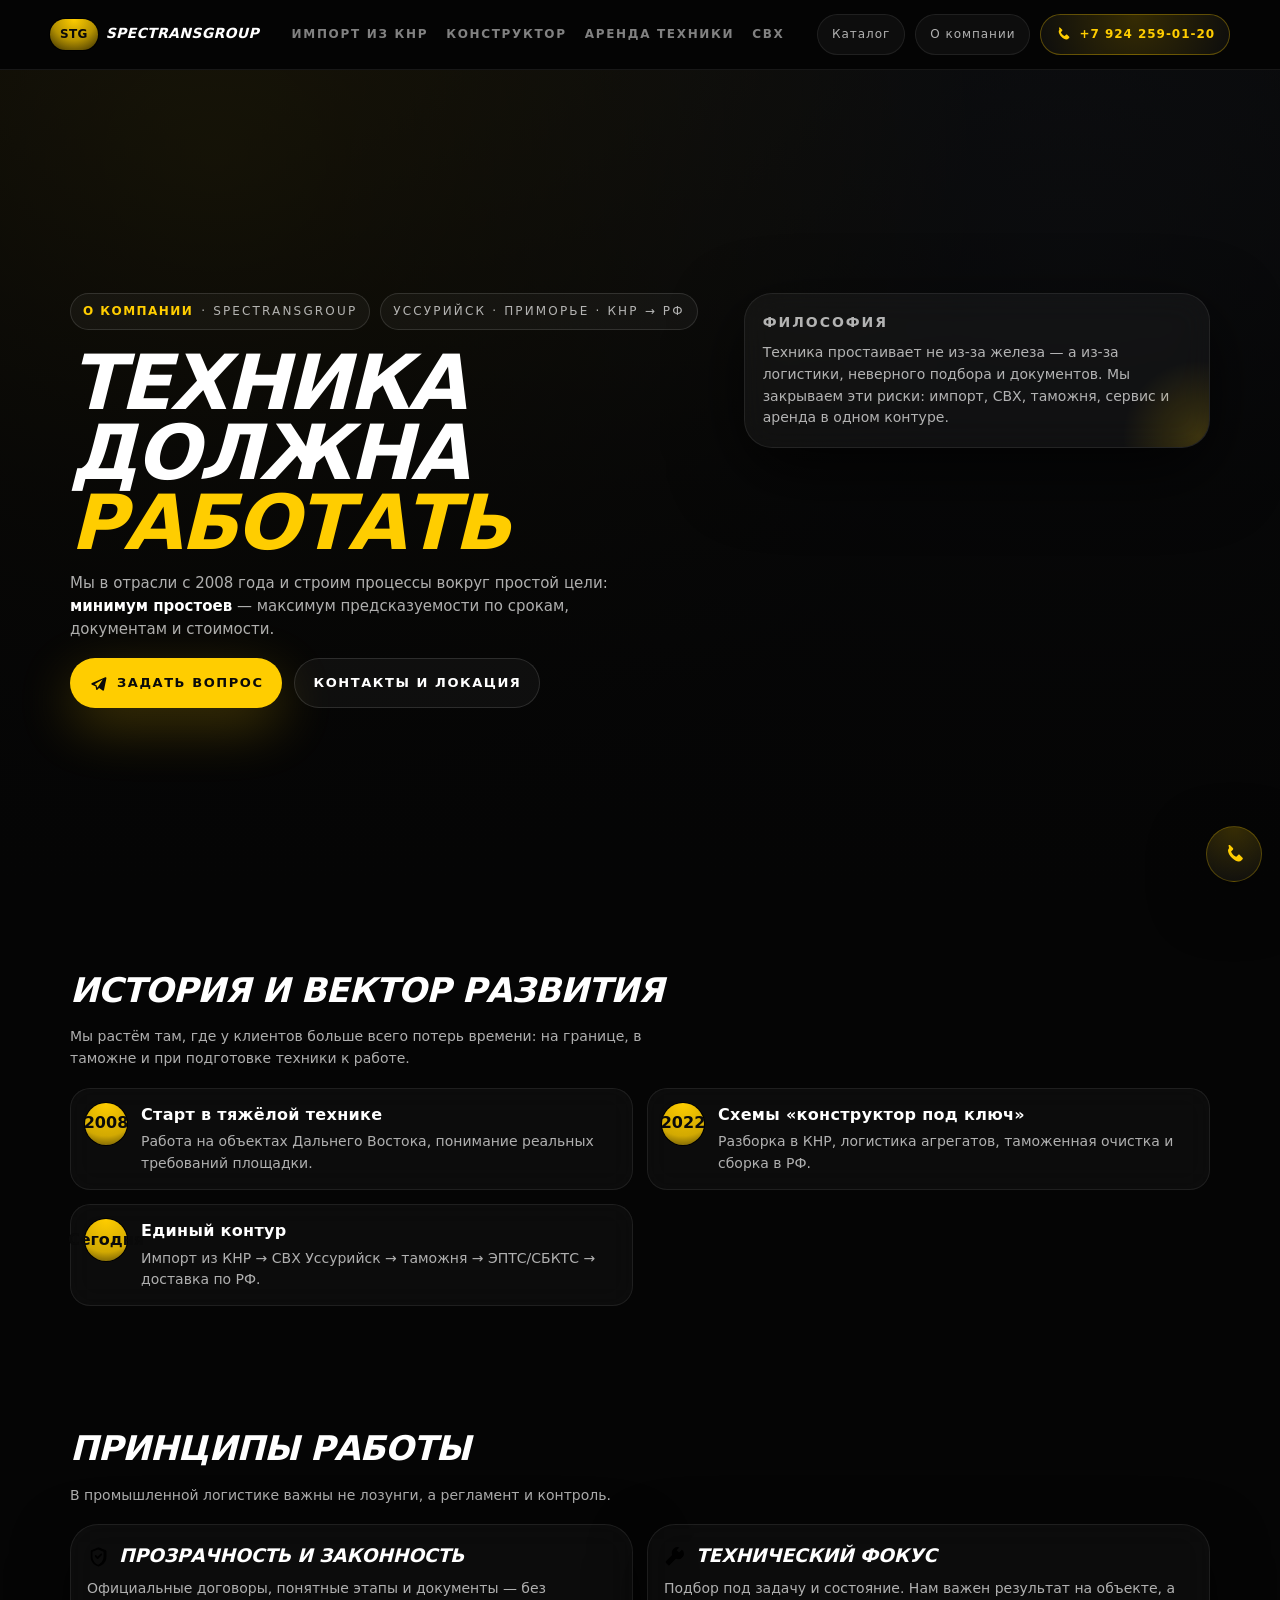
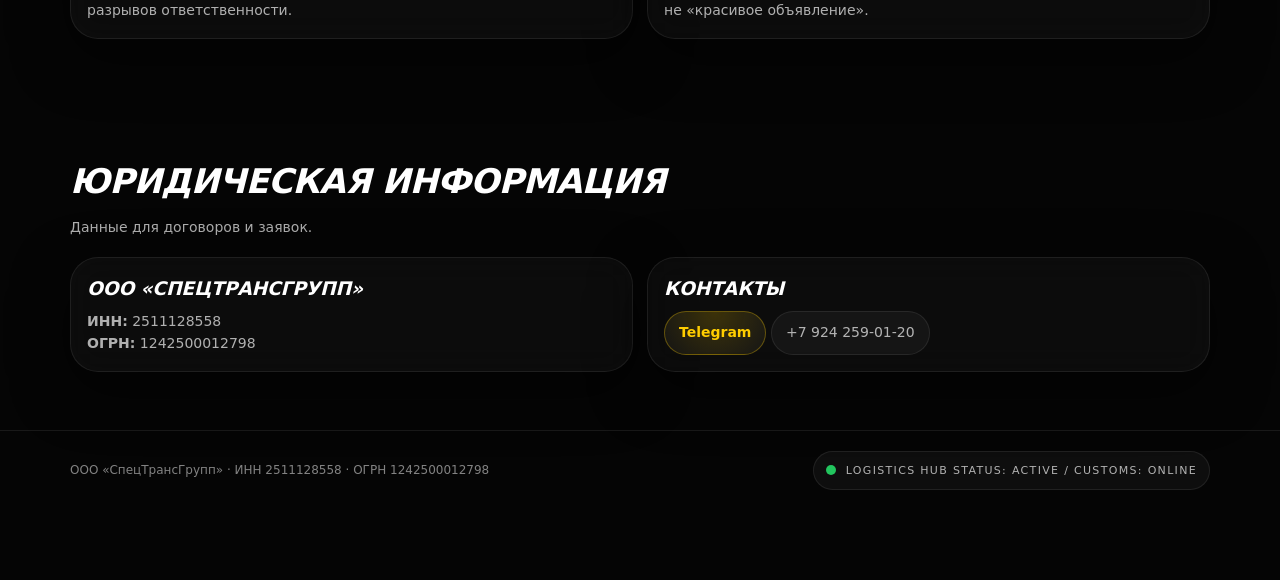
==== about.html @ 37aba2a6 "3-page industrial site: hub + fleet + about - Shared premium styles (Industrial Apple x Heavy Duty)," ====
<!DOCTYPE html>
<html lang="ru">
<head>
  <meta charset="UTF-8" />
  <meta name="viewport" content="width=device-width,initial-scale=1" />
  <title>О компании — ООО «СпецТрансГрупп» (Уссурийск)</title>
  <meta name="description" content="ООО «СпецТрансГрупп»: работаем в спецтехнике и логистике с 2008 года. Принцип: техника должна работать, а не стоять. ИНН 2511128558, ОГРН 1242500012798." />
  <meta name="theme-color" content="#050505" />
  <meta name="format-detection" content="telephone=no" />

  <meta property="og:type" content="website" />
  <meta property="og:locale" content="ru_RU" />
  <meta property="og:title" content="О компании — СпецТрансГрупп" />
  <meta property="og:description" content="С 2008 года в логистике и спецтехнике. Техника должна работать, а не стоять." />

  <link rel="stylesheet" href="css/style.css" />
</head>
<body>
  <a class="skip" href="#content">Перейти к содержанию</a>

  <header class="header" id="top">
    <div class="container header__row">
      <a class="logo" href="index.html" aria-label="SPECTRANSGROUP — главная">
        <span class="logo__mark">STG</span>
        <span class="logo__text">SPECTRANSGROUP</span>
      </a>

      <nav class="nav" aria-label="Навигация по разделам (на главной)">
        <a href="index.html#algorithm">Импорт из КНР</a>
        <a href="index.html#constructor">Конструктор</a>
        <a href="index.html#services">Аренда техники</a>
        <a href="index.html#customs">СВХ</a>
      </nav>

      <div class="nav__secondary" aria-label="Навигация по страницам">
        <a class="chip" href="fleet.html">Каталог</a>
        <a class="chip" href="about.html" aria-current="page">О компании</a>
        <a class="chip chip--accent" href="tel:+79242590120" aria-label="Позвонить: +7 924 259-01-20">
          <svg aria-hidden="true" focusable="false"><use href="#i-phone"></use></svg>
          +7 924 259-01-20
        </a>
      </div>
    </div>
  </header>

  <main id="content">
    <section class="hero" aria-labelledby="hero-title">
      <div class="hero__bg" aria-hidden="true"></div>
      <div class="container hero__grid">
        <div data-reveal>
          <div class="kicker">
            <div class="kicker__pill"><strong>О компании</strong> · SpecTransGroup</div>
            <div class="kicker__pill">Уссурийск · Приморье · КНР → РФ</div>
          </div>
          <h1 class="h1" id="hero-title">ТЕХНИКА ДОЛЖНА <span class="accent">РАБОТАТЬ</span></h1>
          <p class="lead">
            Мы в отрасли с 2008 года и строим процессы вокруг простой цели:
            <strong>минимум простоев</strong> — максимум предсказуемости по срокам, документам и стоимости.
          </p>

          <div class="cta">
            <a class="btn btn--primary" href="https://t.me/+79242590120" target="_blank" rel="noopener noreferrer">
              <svg aria-hidden="true" focusable="false"><use href="#i-telegram"></use></svg>
              Задать вопрос
            </a>
            <a class="btn btn--glass" href="index.html#contacts">
              Контакты и локация
            </a>
          </div>
        </div>

        <aside class="hero__glass" aria-label="Ключевая идея" data-reveal>
          <h2>Философия</h2>
          <p>
            Техника простаивает не из-за железа — а из-за логистики, неверного подбора и документов.
            Мы закрываем эти риски: импорт, СВХ, таможня, сервис и аренда в одном контуре.
          </p>
        </aside>
      </div>
    </section>

    <section class="section" aria-labelledby="story-title">
      <div class="container">
        <header class="section__head" data-reveal>
          <h2 class="h2" id="story-title">История и вектор развития</h2>
          <p class="sub">Мы растём там, где у клиентов больше всего потерь времени: на границе, в таможне и при подготовке техники к работе.</p>
        </header>

        <div class="timeline" data-reveal aria-label="Ключевые этапы">
          <div class="step">
            <div class="step__n">2008</div>
            <div>
              <div class="step__t">Старт в тяжёлой технике</div>
              <div class="step__d">Работа на объектах Дальнего Востока, понимание реальных требований площадки.</div>
            </div>
          </div>
          <div class="step">
            <div class="step__n">2022</div>
            <div>
              <div class="step__t">Схемы «конструктор под ключ»</div>
              <div class="step__d">Разборка в КНР, логистика агрегатов, таможенная очистка и сборка в РФ.</div>
            </div>
          </div>
          <div class="step">
            <div class="step__n">Сегодня</div>
            <div>
              <div class="step__t">Единый контур</div>
              <div class="step__d">Импорт из КНР → СВХ Уссурийск → таможня → ЭПТС/СБКТС → доставка по РФ.</div>
            </div>
          </div>
        </div>
      </div>
    </section>

    <section class="section" aria-labelledby="principles-title">
      <div class="container">
        <header class="section__head" data-reveal>
          <h2 class="h2" id="principles-title">Принципы работы</h2>
          <p class="sub">В промышленной логистике важны не лозунги, а регламент и контроль.</p>
        </header>

        <div class="grid" data-reveal>
          <article class="card">
            <h3 class="card__title">
              <img class="icon" src="assets/icons/shield.svg" alt="" aria-hidden="true" />
              Прозрачность и законность
            </h3>
            <p>Официальные договоры, понятные этапы и документы — без разрывов ответственности.</p>
          </article>
          <article class="card">
            <h3 class="card__title">
              <img class="icon" src="assets/icons/wrench.svg" alt="" aria-hidden="true" />
              Технический фокус
            </h3>
            <p>Подбор под задачу и состояние. Нам важен результат на объекте, а не «красивое объявление».</p>
          </article>
        </div>
      </div>
    </section>

    <section class="section" aria-labelledby="legal-title">
      <div class="container">
        <header class="section__head" data-reveal>
          <h2 class="h2" id="legal-title">Юридическая информация</h2>
          <p class="sub">Данные для договоров и заявок.</p>
        </header>

        <div class="grid" data-reveal>
          <article class="card">
            <h3 class="card__title">ООО «СпецТрансГрупп»</h3>
            <p>
              <strong>ИНН:</strong> 2511128558<br />
              <strong>ОГРН:</strong> 1242500012798
            </p>
          </article>
          <article class="card">
            <h3 class="card__title">Контакты</h3>
            <p>
              <a class="chip chip--accent" href="https://t.me/+79242590120" target="_blank" rel="noopener noreferrer">Telegram</a>
              <a class="chip" href="tel:+79242590120">+7 924 259-01-20</a>
            </p>
          </article>
        </div>
      </div>
    </section>
  </main>

  <footer class="footer">
    <div class="container footer__row">
      <div>ООО «СпецТрансГрупп» · ИНН 2511128558 · ОГРН 1242500012798</div>
      <div class="status" aria-label="Статус хаба">
        <span class="pulse" aria-hidden="true"></span>
        Logistics Hub Status: Active / Customs: Online
      </div>
    </div>
  </footer>

  <div class="callback" aria-label="Callback">
    <div class="callback__panel" id="cb-panel" role="dialog" aria-label="Быстрая связь">
      <div class="callback__title">Связаться сейчас</div>
      <a class="callback__action" href="https://t.me/+79242590120" target="_blank" rel="noopener noreferrer">
        <span>Telegram</span>
        <span class="meta">@ +7 924 259‑01‑20</span>
      </a>
      <a class="callback__action" href="tel:+79242590120">
        <span>Звонок</span>
        <span class="meta">телефон</span>
      </a>
    </div>
    <button class="callback__toggle" type="button" aria-expanded="false" aria-controls="cb-panel" id="cb-toggle">
      <svg aria-hidden="true" focusable="false"><use href="#i-phone"></use></svg>
      <span class="skip">Открыть быстрые контакты</span>
    </button>
  </div>

  <svg width="0" height="0" style="position:absolute;left:-9999px" aria-hidden="true" focusable="false">
    <symbol id="i-phone" viewBox="0 0 24 24">
      <path fill="currentColor" d="M6 2.5c.5-.5 1.3-.5 1.8 0l3 3c.5.5.5 1.3 0 1.8L8.8 9.3c.3 1 1 2.3 2.2 3.5 1.2 1.2 2.5 1.9 3.5 2.2l2-2c.5-.5 1.3-.5 1.8 0l3 3c.5.5.5 1.3 0 1.8l-1.3 1.3c-.8.8-1.9 1.2-3 1.1-2.1-.2-4.8-1.5-7.4-4.1-2.6-2.6-3.9-5.3-4.1-7.4-.1-1.1.3-2.2 1.1-3L6 2.5Z"/>
    </symbol>
    <symbol id="i-telegram" viewBox="0 0 24 24">
      <path fill="currentColor" d="M21.7 4.3c.4-.2.9-.1 1.2.2.3.3.4.8.3 1.2l-3.2 15.6c-.2.8-1.1 1.2-1.8.7l-4.7-3.5-2.4 2.5c-.4.4-1.1.3-1.4-.1l-.1-.2-.9-4.3-4.9-2.2c-.5-.2-.7-.8-.6-1.3.1-.4.4-.7.8-.9L21.7 4.3ZM7.4 13.8l2.7 1.2.7 3.2 1.5-1.6 6-9.2-10.9 6.4Z"/>
    </symbol>
  </svg>

  <script>
    (function () {
      var nodes = document.querySelectorAll('[data-reveal]');
      if ('IntersectionObserver' in window) {
        var io = new IntersectionObserver(function (entries) {
          entries.forEach(function (e) {
            if (e.isIntersecting) {
              e.target.classList.add('is-in');
              io.unobserve(e.target);
            }
          });
        }, { threshold: 0.14 });
        nodes.forEach(function (n) { io.observe(n); });
      } else {
        nodes.forEach(function (n) { n.classList.add('is-in'); });
      }

      var ticking = false;
      function onScroll() {
        if (ticking) return;
        ticking = true;
        window.requestAnimationFrame(function () {
          document.documentElement.style.setProperty('--scrollY', String(window.scrollY || 0));
          ticking = false;
        });
      }
      window.addEventListener('scroll', onScroll, { passive: true });
      onScroll();

      var btn = document.getElementById('cb-toggle');
      var panel = document.getElementById('cb-panel');
      if (btn && panel) {
        btn.addEventListener('click', function () {
          var open = panel.classList.toggle('is-open');
          btn.setAttribute('aria-expanded', open ? 'true' : 'false');
        });
        document.addEventListener('click', function (e) {
          if (!panel.classList.contains('is-open')) return;
          if (panel.contains(e.target) || btn.contains(e.target)) return;
          panel.classList.remove('is-open');
          btn.setAttribute('aria-expanded', 'false');
        });
      }
    })();
  </script>
</body>
</html>
---- css/style.css ----
/* SpecTransGroup — shared premium styles (industrial apple x heavy duty) */

:root {
  --bg: #050505;
  --surface: rgba(12, 14, 18, 0.72);
  --surface-2: rgba(20, 22, 28, 0.78);
  --stroke: rgba(255, 255, 255, 0.08);
  --stroke-2: rgba(255, 255, 255, 0.12);
  --text: #ffffff;
  --muted: rgba(255, 255, 255, 0.68);
  --soft: rgba(255, 255, 255, 0.5);
  --accent: #ffcd00;
  --accent-soft: rgba(255, 205, 0, 0.16);
  --ok: #22c55e;
  --shadow: 0 24px 70px rgba(0, 0, 0, 0.72);
  --radius-xl: 28px;
  --radius-lg: 20px;
  --radius-md: 16px;
  --radius-pill: 999px;
  --max: 1180px;
  --scrollY: 0;
}

*,
*::before,
*::after {
  box-sizing: border-box;
}

html {
  scroll-behavior: smooth;
}

body {
  margin: 0;
  min-height: 100vh;
  background: var(--bg);
  color: var(--text);
  font-family: Inter, system-ui, -apple-system, BlinkMacSystemFont, "Segoe UI", Roboto, sans-serif;
  line-height: 1.55;
  -webkit-font-smoothing: antialiased;
  text-rendering: optimizeLegibility;
  overflow-x: hidden;
}

img {
  max-width: 100%;
  display: block;
}

a {
  color: inherit;
  text-decoration: none;
}

button,
input,
textarea {
  font: inherit;
}

.container {
  width: 100%;
  max-width: var(--max);
  margin: 0 auto;
  padding: 0 20px;
}

.skip {
  position: absolute;
  left: -9999px;
  top: auto;
  width: 1px;
  height: 1px;
  overflow: hidden;
}

.skip:focus {
  left: 16px;
  top: 16px;
  width: auto;
  height: auto;
  padding: 10px 12px;
  border-radius: var(--radius-pill);
  background: rgba(0, 0, 0, 0.92);
  border: 1px solid var(--stroke-2);
  z-index: 1000;
}

/* Header */
.header {
  position: sticky;
  top: 0;
  z-index: 80;
  background: rgba(5, 5, 5, 0.72);
  border-bottom: 1px solid var(--stroke);
  backdrop-filter: blur(16px);
  -webkit-backdrop-filter: blur(16px);
}

.header__row {
  display: flex;
  align-items: center;
  justify-content: space-between;
  gap: 14px;
  padding: 14px 0;
}

.logo {
  display: inline-flex;
  align-items: baseline;
  gap: 8px;
  font-weight: 900;
  font-style: italic;
  letter-spacing: 0.02em;
  text-transform: uppercase;
  white-space: nowrap;
}

.logo__mark {
  padding: 6px 10px;
  border-radius: var(--radius-pill);
  background: radial-gradient(circle at top, rgba(255, 205, 0, 1) 0, rgba(255, 205, 0, 0.7) 55%, rgba(255, 205, 0, 0.2) 100%);
  color: #0a0a0a;
  font-size: 12px;
  font-style: normal;
  box-shadow: 0 0 0 1px rgba(0, 0, 0, 1);
}

.logo__text {
  font-size: 14px;
}

.nav {
  display: none;
  align-items: center;
  gap: 18px;
  font-size: 12px;
  font-weight: 600;
  text-transform: uppercase;
  letter-spacing: 0.14em;
  color: var(--soft);
}

.nav a {
  position: relative;
  padding: 10px 0;
}

.nav a::after {
  content: "";
  position: absolute;
  left: 0;
  bottom: 5px;
  width: 0;
  height: 2px;
  background: linear-gradient(90deg, var(--accent), rgba(255, 205, 0, 0));
  transition: width 0.2s ease-out;
}

.nav a:hover,
.nav a:focus-visible {
  color: var(--text);
}

.nav a:hover::after,
.nav a:focus-visible::after {
  width: 100%;
}

.nav__secondary {
  display: inline-flex;
  align-items: center;
  gap: 10px;
  font-size: 12px;
  letter-spacing: 0.08em;
  color: var(--muted);
}

.chip {
  display: inline-flex;
  align-items: center;
  gap: 8px;
  padding: 10px 14px;
  border-radius: var(--radius-pill);
  border: 1px solid var(--stroke);
  background: rgba(255, 255, 255, 0.04);
  color: var(--muted);
}

.chip--accent {
  border-color: rgba(255, 205, 0, 0.32);
  background: radial-gradient(circle at top, rgba(255, 205, 0, 0.2), rgba(255, 255, 255, 0.04));
  color: var(--accent);
  font-weight: 700;
}

.chip svg {
  width: 16px;
  height: 16px;
}

.chip:focus-visible {
  outline: 2px solid var(--accent);
  outline-offset: 3px;
}

/* Hero */
.hero {
  position: relative;
  min-height: calc(100vh - 64px);
  display: grid;
  align-items: center;
  padding: 78px 0 52px;
  overflow: hidden;
}

.hero::before {
  content: "";
  position: absolute;
  inset: 0;
  background: linear-gradient(180deg, rgba(5, 5, 5, 0.55) 0, rgba(5, 5, 5, 0.85) 52%, rgba(5, 5, 5, 1) 100%);
  z-index: 1;
}

.hero__bg {
  position: absolute;
  inset: -16px;
  background-color: #0b0c0f;
  background-image:
    radial-gradient(circle at 20% 15%, rgba(255, 205, 0, 0.16), transparent 55%),
    radial-gradient(circle at 80% 25%, rgba(148, 163, 184, 0.12), transparent 55%),
    url(\"../assets/hero-industrial.svg\");
  background-size: cover;
  background-position: center;
  filter: saturate(0.9) contrast(1.05);
  transform: scale(1.08);
  animation: kenburns 18s ease-in-out infinite alternate;
  z-index: 0;
}

.hero__grid {
  position: relative;
  z-index: 2;
  display: grid;
  grid-template-columns: 1fr;
  gap: 22px;
}

.kicker {
  display: flex;
  flex-wrap: wrap;
  gap: 10px;
  align-items: center;
  margin-bottom: 18px;
  color: var(--muted);
  font-size: 12px;
  text-transform: uppercase;
  letter-spacing: 0.18em;
}

.kicker__pill {
  display: inline-flex;
  align-items: center;
  gap: 8px;
  padding: 8px 12px;
  border-radius: var(--radius-pill);
  border: 1px solid rgba(255, 255, 255, 0.12);
  background: rgba(255, 255, 255, 0.04);
}

.kicker__pill strong {
  color: var(--accent);
  font-weight: 700;
  letter-spacing: 0.12em;
}

.h1 {
  font-weight: 900;
  font-style: italic;
  text-transform: uppercase;
  letter-spacing: -0.03em;
  line-height: 0.92;
  font-size: clamp(38px, 7.2vw, 76px);
  margin: 0 0 14px;
}

.h1 .accent {
  color: var(--accent);
}

.lead {
  margin: 0;
  max-width: 62ch;
  color: var(--muted);
  font-size: 15px;
}

.lead strong {
  color: var(--text);
}

.cta {
  display: flex;
  flex-wrap: wrap;
  gap: 12px;
  margin-top: 16px;
}

.btn {
  display: inline-flex;
  align-items: center;
  justify-content: center;
  gap: 10px;
  padding: 14px 18px;
  border-radius: var(--radius-pill);
  border: 1px solid transparent;
  font-weight: 700;
  font-size: 13px;
  text-transform: uppercase;
  letter-spacing: 0.12em;
  cursor: pointer;
  transition: transform 0.16s ease-out, box-shadow 0.16s ease-out, background 0.16s ease-out, border-color 0.16s ease-out;
  user-select: none;
}

.btn svg {
  width: 18px;
  height: 18px;
}

.btn--primary {
  background: var(--accent);
  color: #0a0a0a;
  box-shadow: 0 18px 55px rgba(255, 205, 0, 0.24);
}

.btn--primary:hover {
  transform: translateY(-1px);
  box-shadow: 0 24px 70px rgba(255, 205, 0, 0.28);
}

.btn--glass {
  background: rgba(255, 255, 255, 0.04);
  border-color: var(--stroke-2);
  color: var(--text);
}

.btn--glass:hover {
  transform: translateY(-1px);
  border-color: rgba(255, 255, 255, 0.18);
  box-shadow: 0 18px 50px rgba(0, 0, 0, 0.6);
}

.btn:focus-visible {
  outline: 2px solid var(--accent);
  outline-offset: 3px;
}

.hero__stats {
  display: grid;
  grid-template-columns: repeat(2, minmax(0, 1fr));
  gap: 10px;
  margin-top: 18px;
}

.stat {
  padding: 12px 12px;
  border-radius: var(--radius-md);
  border: 1px solid var(--stroke);
  background: rgba(0, 0, 0, 0.35);
  backdrop-filter: blur(14px);
  -webkit-backdrop-filter: blur(14px);
}

.stat__k {
  font-size: 11px;
  letter-spacing: 0.18em;
  text-transform: uppercase;
  color: var(--soft);
  margin-bottom: 4px;
}

.stat__v {
  font-weight: 800;
  letter-spacing: 0.02em;
}

.hero__glass {
  padding: 18px 18px;
  border-radius: var(--radius-xl);
  border: 1px solid var(--stroke);
  background: rgba(255, 255, 255, 0.04);
  backdrop-filter: blur(16px);
  -webkit-backdrop-filter: blur(16px);
  box-shadow: var(--shadow);
  position: relative;
  overflow: hidden;
  transform: translateY(calc(var(--scrollY) * -0.02px));
}

.hero__glass::after {
  content: "";
  position: absolute;
  inset: auto -80px -80px auto;
  width: 180px;
  height: 180px;
  background: radial-gradient(circle, rgba(255, 205, 0, 0.18), transparent 60%);
  pointer-events: none;
}

.hero__glass h2 {
  margin: 0 0 8px;
  font-size: 14px;
  text-transform: uppercase;
  letter-spacing: 0.14em;
  color: var(--muted);
}

.hero__glass p {
  margin: 0;
  color: var(--muted);
  font-size: 14px;
}

/* Sections */
.section {
  padding: 58px 0;
}

.section__head {
  margin-bottom: 18px;
}

.h2 {
  margin: 0 0 10px;
  font-weight: 900;
  font-style: italic;
  text-transform: uppercase;
  letter-spacing: -0.02em;
  font-size: clamp(22px, 4.2vw, 34px);
}

.sub {
  margin: 0;
  max-width: 70ch;
  color: var(--muted);
  font-size: 14px;
}

/* Timeline */
.timeline {
  margin-top: 18px;
  display: grid;
  gap: 12px;
}

.step {
  display: grid;
  grid-template-columns: 42px 1fr;
  gap: 14px;
  padding: 14px 14px;
  border-radius: var(--radius-lg);
  border: 1px solid var(--stroke);
  background: rgba(255, 255, 255, 0.03);
  backdrop-filter: blur(14px);
  -webkit-backdrop-filter: blur(14px);
}

.step__n {
  width: 42px;
  height: 42px;
  border-radius: var(--radius-pill);
  display: inline-flex;
  align-items: center;
  justify-content: center;
  font-weight: 900;
  color: #0a0a0a;
  background: radial-gradient(circle at top, var(--accent) 0, rgba(255, 205, 0, 0.82) 70%, rgba(255, 205, 0, 0.35) 100%);
  box-shadow: 0 0 0 1px rgba(0, 0, 0, 1);
}

.step__t {
  font-weight: 800;
  letter-spacing: 0.02em;
  margin-bottom: 4px;
}

.step__d {
  color: var(--muted);
  font-size: 14px;
}

/* Cards */
.grid {
  display: grid;
  gap: 12px;
}

.card {
  padding: 16px 16px;
  border-radius: var(--radius-xl);
  border: 1px solid var(--stroke);
  background: rgba(255, 255, 255, 0.03);
  backdrop-filter: blur(16px);
  -webkit-backdrop-filter: blur(16px);
  box-shadow: 0 18px 55px rgba(0, 0, 0, 0.55);
}

.card__title {
  display: flex;
  align-items: center;
  gap: 10px;
  margin: 0 0 8px;
  font-weight: 900;
  font-style: italic;
  letter-spacing: -0.01em;
  text-transform: uppercase;
}

.icon {
  width: 22px;
  height: 22px;
}

.card p {
  margin: 0;
  color: var(--muted);
  font-size: 14px;
}

/* Fleet catalog */
.catalog {
  margin-top: 18px;
  display: grid;
  gap: 12px;
}

.catalog__group {
  padding: 16px 16px;
  border-radius: var(--radius-xl);
  border: 1px solid var(--stroke);
  background: rgba(255, 255, 255, 0.03);
}

.catalog__group h3 {
  margin: 0 0 10px;
  font-size: 14px;
  text-transform: uppercase;
  letter-spacing: 0.14em;
  color: var(--muted);
}

.unit {
  display: grid;
  grid-template-columns: 1fr;
  gap: 10px;
  padding: 12px 12px;
  border-radius: var(--radius-lg);
  border: 1px solid rgba(255, 255, 255, 0.06);
  background: rgba(0, 0, 0, 0.25);
}

.unit__top {
  display: flex;
  align-items: center;
  justify-content: space-between;
  gap: 12px;
}

.unit__name {
  font-weight: 900;
  font-style: italic;
  letter-spacing: 0.02em;
}

.pill {
  display: inline-flex;
  align-items: center;
  gap: 8px;
  padding: 6px 10px;
  border-radius: var(--radius-pill);
  border: 1px solid rgba(255, 205, 0, 0.26);
  background: rgba(255, 205, 0, 0.08);
  color: var(--accent);
  font-size: 11px;
  letter-spacing: 0.12em;
  text-transform: uppercase;
}

.kv {
  display: grid;
  grid-template-columns: repeat(2, minmax(0, 1fr));
  gap: 10px;
  font-size: 13px;
  color: var(--muted);
}

.kv div {
  padding: 10px 10px;
  border-radius: var(--radius-md);
  border: 1px solid rgba(255, 255, 255, 0.06);
  background: rgba(255, 255, 255, 0.03);
}

.kv strong {
  display: block;
  color: var(--soft);
  font-size: 11px;
  letter-spacing: 0.16em;
  text-transform: uppercase;
  margin-bottom: 4px;
}

/* Map */
.map {
  margin-top: 16px;
  border-radius: var(--radius-xl);
  border: 1px solid var(--stroke);
  overflow: hidden;
  background: rgba(255, 255, 255, 0.02);
}

.map iframe {
  width: 100%;
  height: 360px;
  border: 0;
  display: block;
}

/* Trust strip */
.trust {
  display: grid;
  gap: 12px;
  margin-top: 16px;
}

.trust__item {
  padding: 14px 14px;
  border-radius: var(--radius-xl);
  border: 1px solid var(--stroke);
  background: rgba(255, 255, 255, 0.03);
}

.trust__item strong {
  color: var(--text);
}

/* Footer */
.footer {
  border-top: 1px solid var(--stroke);
  padding: 20px 0 90px;
  color: var(--soft);
  font-size: 12px;
}

.footer__row {
  display: flex;
  flex-direction: column;
  gap: 10px;
}

.status {
  display: inline-flex;
  align-items: center;
  gap: 10px;
  padding: 10px 12px;
  border-radius: var(--radius-pill);
  border: 1px solid rgba(255, 255, 255, 0.08);
  background: rgba(255, 255, 255, 0.04);
  color: var(--muted);
  letter-spacing: 0.12em;
  text-transform: uppercase;
  font-size: 11px;
}

.pulse {
  width: 10px;
  height: 10px;
  border-radius: var(--radius-pill);
  background: var(--ok);
  box-shadow: 0 0 0 0 rgba(34, 197, 94, 0.4);
  animation: pulse 1.9s ease-in-out infinite;
}

/* Floating callback */
.callback {
  position: fixed;
  right: 18px;
  bottom: 18px;
  z-index: 120;
}

.callback__panel {
  display: none;
  flex-direction: column;
  gap: 10px;
  margin-bottom: 12px;
  padding: 12px 12px;
  border-radius: var(--radius-xl);
  border: 1px solid var(--stroke);
  background: rgba(0, 0, 0, 0.5);
  backdrop-filter: blur(16px);
  -webkit-backdrop-filter: blur(16px);
  box-shadow: var(--shadow);
  min-width: 240px;
}

.callback__panel.is-open {
  display: flex;
}

.callback__title {
  font-size: 11px;
  letter-spacing: 0.18em;
  text-transform: uppercase;
  color: var(--muted);
}

.callback__toggle {
  width: 56px;
  height: 56px;
  border-radius: var(--radius-pill);
  border: 1px solid rgba(255, 205, 0, 0.25);
  background: radial-gradient(circle at top, rgba(255, 205, 0, 0.2), rgba(255, 255, 255, 0.04));
  color: var(--accent);
  display: inline-flex;
  align-items: center;
  justify-content: center;
  cursor: pointer;
  box-shadow: 0 18px 55px rgba(0, 0, 0, 0.55);
}

.callback__toggle:focus-visible {
  outline: 2px solid var(--accent);
  outline-offset: 3px;
}

.callback__toggle svg {
  width: 22px;
  height: 22px;
}

.callback__action {
  display: flex;
  align-items: center;
  justify-content: space-between;
  gap: 10px;
  padding: 12px 12px;
  border-radius: var(--radius-lg);
  border: 1px solid rgba(255, 255, 255, 0.08);
  background: rgba(255, 255, 255, 0.03);
  color: var(--text);
}

.callback__action:hover {
  border-color: rgba(255, 255, 255, 0.14);
  background: rgba(255, 255, 255, 0.05);
}

.callback__action .meta {
  color: var(--muted);
  font-size: 12px;
}

/* Reveal */
[data-reveal] {
  opacity: 0;
  transform: translateY(14px);
  transition: opacity 0.5s ease-out, transform 0.5s ease-out;
}

[data-reveal].is-in {
  opacity: 1;
  transform: translateY(0);
}

@keyframes kenburns {
  from {
    transform: scale(1.08) translate3d(-1.5%, -1%, 0);
  }
  to {
    transform: scale(1.16) translate3d(1.5%, 1%, 0);
  }
}

@keyframes pulse {
  0% {
    box-shadow: 0 0 0 0 rgba(34, 197, 94, 0.35);
  }
  70% {
    box-shadow: 0 0 0 14px rgba(34, 197, 94, 0);
  }
  100% {
    box-shadow: 0 0 0 0 rgba(34, 197, 94, 0);
  }
}

@media (min-width: 860px) {
  .nav {
    display: inline-flex;
  }

  .hero__grid {
    grid-template-columns: 1.25fr 0.9fr;
    align-items: start;
    gap: 26px;
  }

  .hero__stats {
    grid-template-columns: repeat(3, minmax(0, 1fr));
  }

  .grid {
    grid-template-columns: repeat(2, minmax(0, 1fr));
    gap: 14px;
  }

  .timeline {
    grid-template-columns: repeat(2, minmax(0, 1fr));
    gap: 14px;
  }

  .footer__row {
    flex-direction: row;
    justify-content: space-between;
    align-items: center;
  }
}
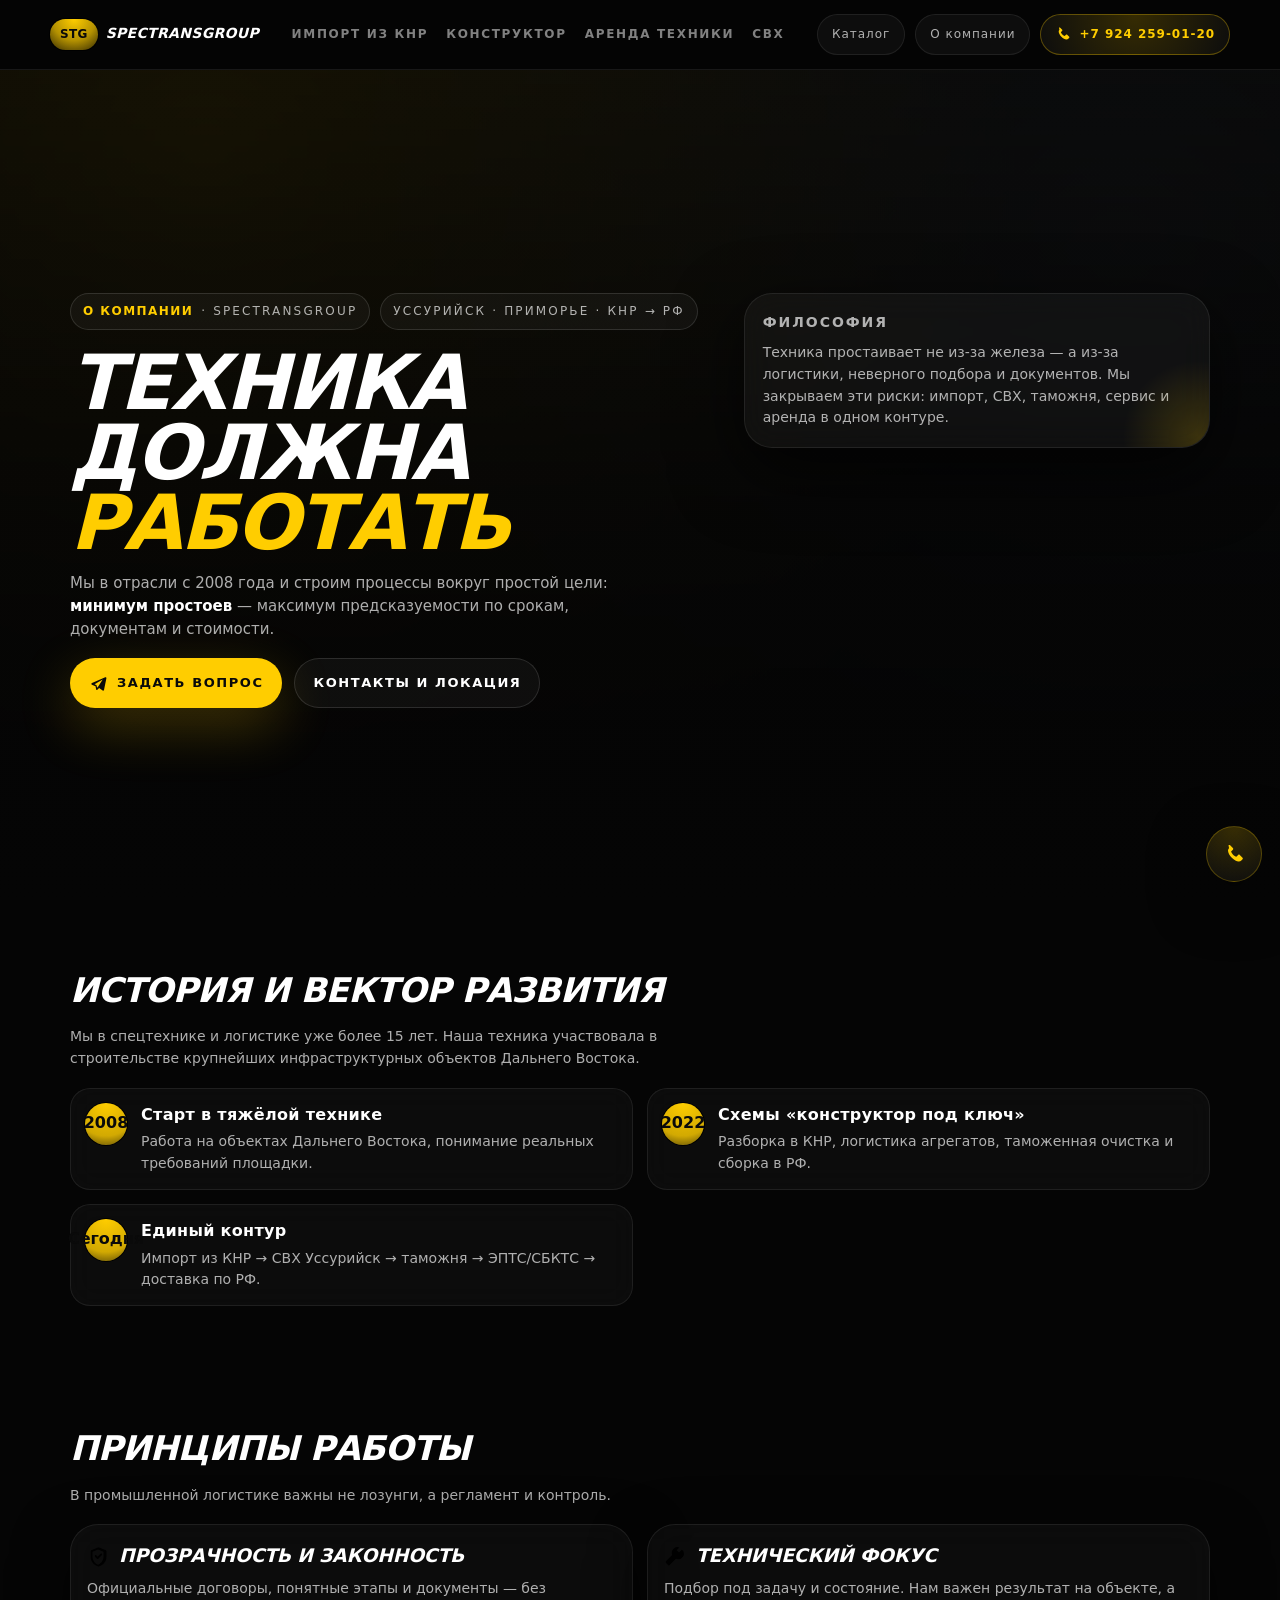
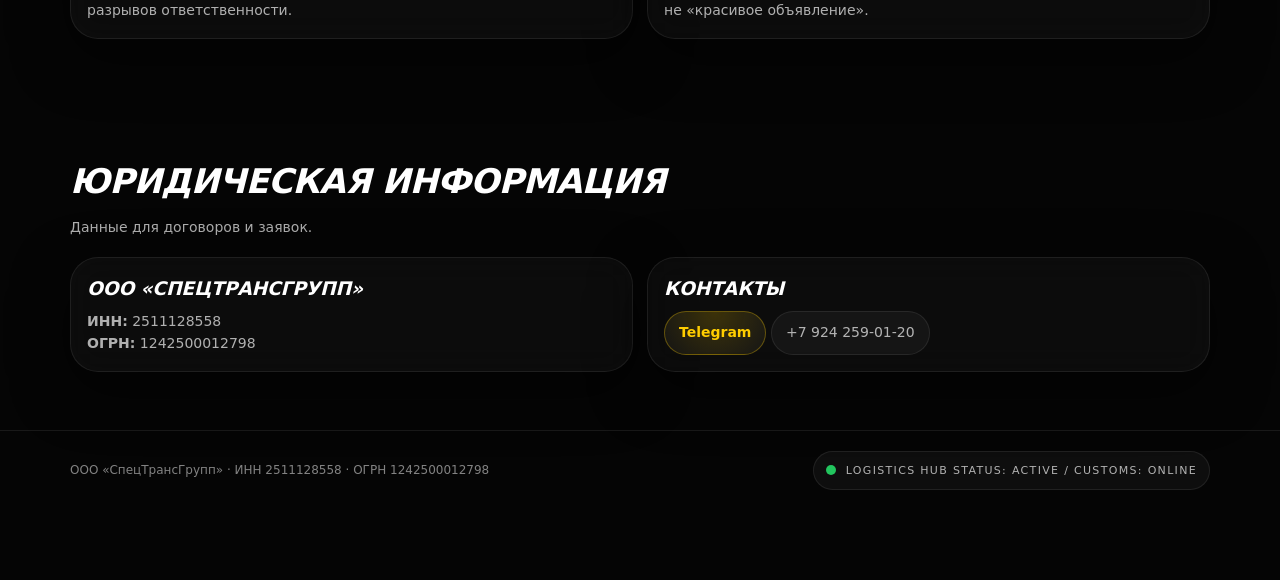
==== commit 5323d47b: "Manual structural fix" ====
--- a/about.html
+++ b/about.html
@@ -26,9 +26,9 @@
       </a>
 
       <nav class="nav" aria-label="Навигация по разделам (на главной)">
-        <a href="index.html#algorithm">Импорт из КНР</a>
+        <a href="index.html#import">Импорт из КНР</a>
         <a href="index.html#constructor">Конструктор</a>
-        <a href="index.html#services">Аренда техники</a>
+        <a href="index.html#rental">Аренда техники</a>
         <a href="index.html#customs">СВХ</a>
       </nav>
 
@@ -45,7 +45,12 @@
 
   <main id="content">
     <section class="hero" aria-labelledby="hero-title">
-      <div class="hero__bg" aria-hidden="true"></div>
+      <div class="hero__bg" aria-hidden="true">
+        <div class="hero__slide hero__slide--1 is-active"></div>
+        <div class="hero__slide hero__slide--2"></div>
+        <div class="hero__slide hero__slide--3"></div>
+        <div class="hero__slide hero__slide--4"></div>
+      </div>
       <div class="container hero__grid">
         <div data-reveal>
           <div class="kicker">
@@ -83,7 +88,10 @@
       <div class="container">
         <header class="section__head" data-reveal>
           <h2 class="h2" id="story-title">История и вектор развития</h2>
-          <p class="sub">Мы растём там, где у клиентов больше всего потерь времени: на границе, в таможне и при подготовке техники к работе.</p>
+          <p class="sub">
+            Мы в спецтехнике и логистике уже более 15 лет. Наша техника участвовала в строительстве крупнейших
+            инфраструктурных объектов Дальнего Востока.
+          </p>
         </header>
 
         <div class="timeline" data-reveal aria-label="Ключевые этапы">
@@ -231,6 +239,21 @@
       window.addEventListener('scroll', onScroll, { passive: true });
       onScroll();
 
+      var bg = document.querySelector('.hero__bg');
+      if (bg) {
+        var slides = bg.querySelectorAll('.hero__slide');
+        var current = 0;
+        if (slides.length > 1) {
+          setInterval(function () {
+            slides[current].classList.remove('is-active');
+            current = (current + 1) % slides.length;
+            slides[current].classList.add('is-active');
+          }, 12000);
+        } else if (slides.length === 1) {
+          slides[0].classList.add('is-active');
+        }
+      }
+
       var btn = document.getElementById('cb-toggle');
       var panel = document.getElementById('cb-panel');
       if (btn && panel) {
--- a/css/style.css
+++ b/css/style.css
@@ -226,17 +226,47 @@
 .hero__bg {
   position: absolute;
   inset: -16px;
-  background-color: #0b0c0f;
+  background-color: #050505;
+  overflow: hidden;
+  z-index: 0;
+}
+
+.hero__slide {
+  position: absolute;
+  inset: 0;
+  background-size: cover;
+  background-position: center;
+  opacity: 0;
+  transform: scale(1.08);
+  transition: opacity 1.6s ease-in-out;
+  will-change: transform, opacity;
+}
+
+.hero__slide--1,
+.hero__slide--2,
+.hero__slide--3,
+.hero__slide--4 {
   background-image:
     radial-gradient(circle at 20% 15%, rgba(255, 205, 0, 0.16), transparent 55%),
     radial-gradient(circle at 80% 25%, rgba(148, 163, 184, 0.12), transparent 55%),
     url(\"../assets/hero-industrial.svg\");
-  background-size: cover;
-  background-position: center;
-  filter: saturate(0.9) contrast(1.05);
-  transform: scale(1.08);
-  animation: kenburns 18s ease-in-out infinite alternate;
-  z-index: 0;
+}
+
+.hero__slide--2 {
+  background-position: center top;
+}
+
+.hero__slide--3 {
+  background-position: 40% 60%;
+}
+
+.hero__slide--4 {
+  background-position: 60% 40%;
+}
+
+.hero__slide.is-active {
+  opacity: 1;
+  animation: kenburns 24s ease-in-out forwards;
 }
 
 .hero__grid {
